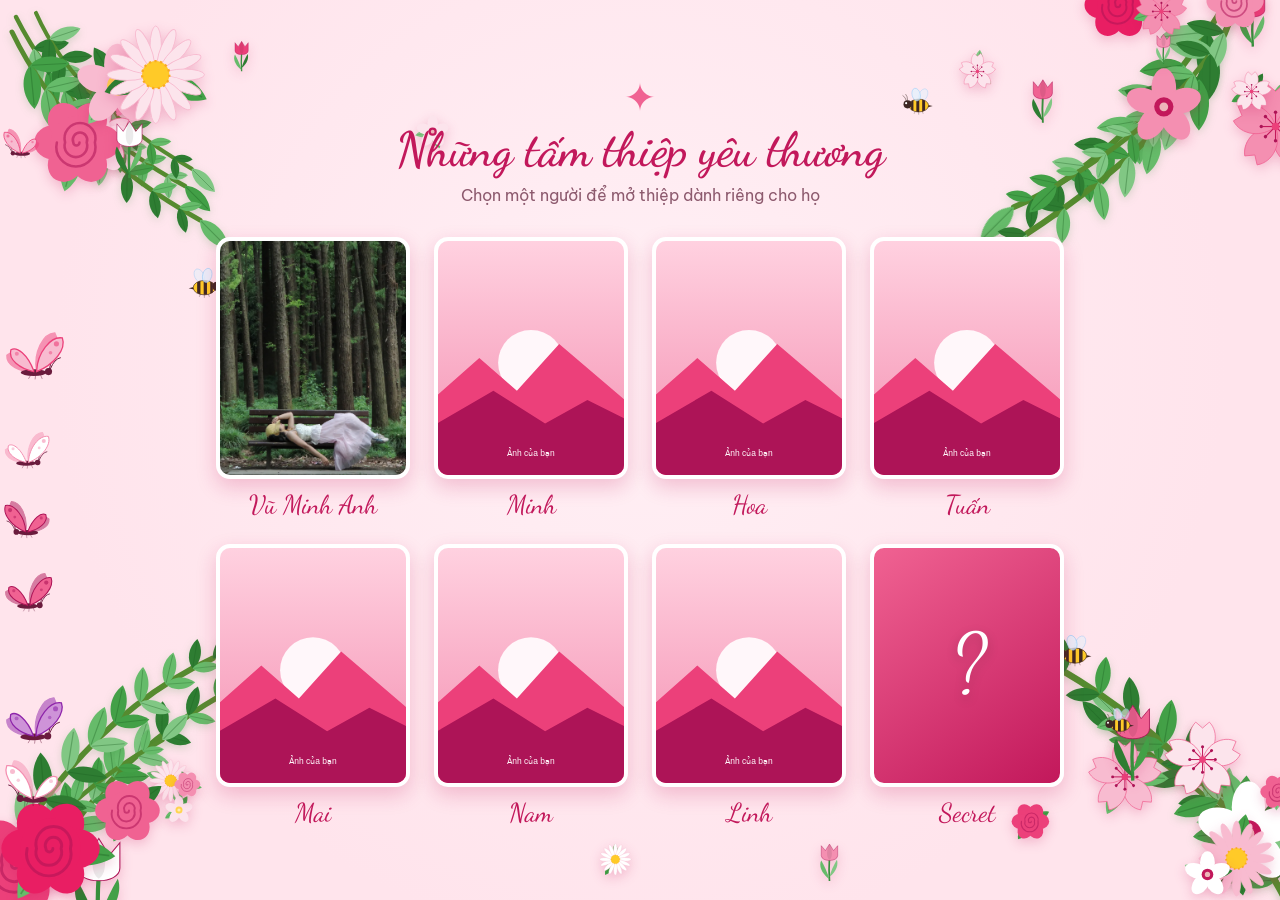
==== index.html @ 9ca47cc9 "Version CSS/JS URLs so browsers fetch fresh files after deploys A cached old style.css combined with" ====
<!doctype html>
<html lang="vi">
<head>
  <meta charset="utf-8">
  <meta name="viewport" content="width=device-width, initial-scale=1">
  <title>Hộp Thiệp</title>
  <link rel="preconnect" href="https://fonts.googleapis.com">
  <link rel="preconnect" href="https://fonts.gstatic.com" crossorigin>
  <link href="https://fonts.googleapis.com/css2?family=Dancing+Script:wght@600&family=Be+Vietnam+Pro:wght@400;500&display=swap" rel="stylesheet">
  <link rel="stylesheet" href="style.css?v=2">
</head>
<body class="list-page">
  <div class="decor" id="decor" aria-hidden="true"></div>

  <main class="people">
    <header class="people-head">
      <span class="ornament">✦</span>
      <h1>Những tấm thiệp yêu thương</h1>
      <p>Chọn một người để mở thiệp dành riêng cho họ</p>
    </header>
    <ul class="people-list" id="people-list" aria-live="polite"></ul>
  </main>

  <script src="decor.js?v=2"></script>
  <script src="list.js?v=2"></script>
</body>
</html>
---- style.css ----
:root {
  --bg: #ffe4ec;
  --paper: #fff7fa;
  --cover: #f06292;
  --cover-dark: #c2185b;
  --gold: #fff0f5;
  --ink: #6a1b3d;
  --muted: #8d5a6e;
  --shadow: rgba(194, 24, 91, .22);
  /* To hơn 50% so với bản cũ (760px → 1140px), nhưng không vượt khung màn hình */
  --card-w: min(94vw, 1140px, calc((100vh - 48px) / 0.62));
  --card-h: calc(var(--card-w) * 0.62);
}

* { box-sizing: border-box; margin: 0; }

body {
  min-height: 100vh;
  display: grid;
  place-items: center;
  background: radial-gradient(circle at 50% 40%, #fff0f5, var(--bg) 70%) fixed;
  font-family: "Be Vietnam Pro", system-ui, sans-serif;
  color: var(--ink);
  overflow-x: hidden;
}

.scene {
  position: relative;
  z-index: 1;
  perspective: 2200px;
  padding: 16px;
}

/* Thiệp đầy đủ khi mở rộng = 2 trang; khi đóng thì dịch sang trái để bìa nằm giữa */
.card {
  position: relative;
  width: var(--card-w);
  height: var(--card-h);
  transform-style: preserve-3d;
  transform: translateX(-25%);
  transition: transform 1s cubic-bezier(.6, .05, .3, 1);
  cursor: pointer;
  outline: none;
}
.card.open { transform: translateX(0); cursor: default; }
.card:focus-visible .front { box-shadow: 0 0 0 3px var(--gold), 0 20px 40px var(--shadow); }

.page,
.cover {
  position: absolute;
  top: 0;
  left: 50%;
  width: 50%;
  height: 100%;
}

.page-right {
  background: var(--paper);
  border-radius: 0 10px 10px 0;
  box-shadow: 0 20px 40px var(--shadow);
  display: flex;
  align-items: center;
  padding: 5%;
}

/* Từng chữ hiện dần sau khi bìa lật xong (~1s), mỗi chữ cách nhau 70ms; đóng thiệp thì ẩn ngay */
.message .word {
  display: inline-block;
  opacity: 0;
  transform: translateY(.4em);
  filter: blur(3px);
}
.card.open .message .word {
  opacity: 1;
  transform: none;
  filter: none;
  transition: opacity .5s ease, transform .5s ease, filter .5s ease;
  transition-delay: calc(1s + var(--i, 0) * 70ms);
}

.message h1 {
  font-family: "Dancing Script", cursive;
  font-size: max(20px, calc(var(--card-w) * .047));
  color: var(--cover);
  margin-bottom: .5em;
}
.message p {
  font-size: max(11px, calc(var(--card-w) * .021));
  line-height: 1.7;
  color: var(--muted);
}
.message .sign {
  margin-top: 1em;
  font-family: "Dancing Script", cursive;
  font-size: max(16px, calc(var(--card-w) * .032));
  color: var(--ink);
  text-align: right;
}

/* Bìa quay quanh mép trái */
.cover {
  transform-origin: left center;
  transform-style: preserve-3d;
  transition: transform 1.2s cubic-bezier(.6, .05, .3, 1);
  z-index: 2;
}
.card.open .cover { transform: rotateY(-180deg); }

.face {
  position: absolute;
  inset: 0;
  backface-visibility: hidden;
  -webkit-backface-visibility: hidden;
}

.front {
  background:
    radial-gradient(circle at 30% 20%, rgba(255,255,255,.22), transparent 60%),
    linear-gradient(135deg, var(--cover), var(--cover-dark));
  border-radius: 0 10px 10px 0;
  box-shadow: 0 20px 40px var(--shadow);
  display: grid;
  place-items: center;
  padding: 6%;
}
.front-inner {
  width: 100%;
  height: 100%;
  border: 1.5px solid var(--gold);
  border-radius: 6px;
  display: flex;
  flex-direction: column;
  align-items: center;
  justify-content: center;
  gap: .6em;
  color: var(--gold);
  text-align: center;
}
.front h2 {
  font-family: "Dancing Script", cursive;
  font-size: max(24px, calc(var(--card-w) * .058));
  font-weight: 600;
}
.ornament { font-size: max(16px, calc(var(--card-w) * .034)); }
.hint {
  font-size: max(10px, calc(var(--card-w) * .017));
  letter-spacing: .12em;
  text-transform: uppercase;
  opacity: .85;
  animation: pulse 2s ease-in-out infinite;
}
@keyframes pulse { 50% { opacity: .4; } }

/* Mặt sau bìa = trang trái chứa ảnh */
.back {
  transform: rotateY(180deg);
  background: var(--paper);
  border-radius: 10px 0 0 10px;
  box-shadow: 0 20px 40px var(--shadow);
  padding: 4%;
  display: flex;
}
.back img {
  width: 100%;
  height: 100%;
  object-fit: cover;
  border-radius: 6px;
  display: block;
}

/* ===== Nút nhạc ===== */
.music-btn {
  position: fixed;
  right: 16px;
  bottom: 16px;
  z-index: 10;
  width: 52px;
  height: 52px;
  border: 0;
  border-radius: 50%;
  background: linear-gradient(135deg, var(--cover), var(--cover-dark));
  color: #fff;
  box-shadow: 0 6px 16px var(--shadow);
  cursor: pointer;
  display: grid;
  place-items: center;
}
.music-btn svg { width: 24px; height: 24px; }
.music-btn:focus-visible { outline: 3px solid var(--ink); outline-offset: 3px; }
/* Gạch chéo khi đang tắt nhạc */
.music-btn::after {
  content: "";
  position: absolute;
  width: 30px;
  height: 2.5px;
  background: #fff;
  border-radius: 2px;
  transform: rotate(-45deg);
}
.music-btn.playing::after { display: none; }
.music-btn.playing { animation: spin 4s linear infinite; }
@keyframes spin { to { transform: rotate(360deg); } }

/* Trình phát YouTube ẩn: YouTube cần tối thiểu 200x200 mới chịu phát,
   nên giữ đúng kích thước đó nhưng trong suốt và nằm dưới mọi thứ */
.yt-holder {
  position: fixed;
  left: 0;
  bottom: 0;
  width: 200px;
  height: 200px;
  opacity: 0;
  pointer-events: none;
  z-index: -1;
}

/* ===== Trang trí nền: hoa & bướm ===== */
.decor {
  position: fixed;
  inset: 0;
  overflow: hidden;
  pointer-events: none;
  z-index: 0;
}

.flower {
  position: absolute;
  animation: sway var(--sway-dur, 6s) ease-in-out infinite alternate;
  animation-delay: var(--sway-delay, 0s);
  filter: drop-shadow(0 4px 6px var(--shadow));
}
.flower svg { width: 100%; height: 100%; display: block; overflow: visible; }

.branch {
  position: absolute;
  animation: sway var(--sway-dur, 7s) ease-in-out infinite alternate;
  animation-delay: var(--sway-delay, 0s);
  filter: drop-shadow(0 3px 4px rgba(46, 125, 50, .18));
}
.branch svg { width: 100%; height: 100%; display: block; overflow: visible; transform: var(--flip); }
@keyframes sway {
  from { transform: rotate(calc(var(--rot, 0deg) - 8deg)); }
  to   { transform: rotate(calc(var(--rot, 0deg) + 8deg)); }
}

.butterfly {
  position: absolute;
  left: 0;
  top: var(--top, 30%);
  animation: fly var(--fly-dur, 18s) linear infinite;
  animation-delay: var(--fly-delay, 0s);
}
.butterfly .bob {
  width: var(--size, 40px);
  animation: bob 2.4s ease-in-out infinite alternate;
}
.butterfly svg { width: 100%; display: block; overflow: visible; }
.butterfly.reverse { animation-name: fly-reverse; }
/* Bướm vẽ quay đầu sang phải; bay sang trái thì lật ngược */
.butterfly.reverse svg { transform: scaleX(-1); }
.wing {
  transform-box: fill-box;
  animation: flap .32s ease-in-out infinite alternate;
  animation-delay: var(--flap-delay, 0s);
}
.wing { transform-origin: center bottom; }
.wing.far { animation-delay: calc(var(--flap-delay, 0s) - .06s); }

@keyframes fly {
  from { transform: translateX(-80px); }
  to   { transform: translateX(calc(100vw + 80px)); }
}
@keyframes fly-reverse {
  from { transform: translateX(calc(100vw + 80px)); }
  to   { transform: translateX(-80px); }
}
@keyframes bob {
  from { transform: translateY(-30px) rotate(-6deg); }
  to   { transform: translateY(30px) rotate(6deg); }
}
@keyframes flap {
  from { transform: scaleY(1); }
  to   { transform: scaleY(.2); }
}

/* Ong: lượn qua lại, quay đầu ở mỗi lượt */
.bee {
  position: absolute;
  width: var(--size, 32px);
  animation: bee-path var(--dur, 9s) ease-in-out infinite;
  animation-delay: var(--delay, 0s);
}
.bee svg { width: 100%; display: block; overflow: visible; }
.bee.left svg { transform: scaleX(-1); }
.bee .buzz { animation: buzz .22s ease-in-out infinite alternate; }
.bee-wing {
  transform-box: fill-box;
  transform-origin: center bottom;
  animation: bee-flap .06s linear infinite alternate;
}
.bee-wing.far { animation-delay: -.03s; }

@keyframes bee-path {
  0%   { transform: translate(0, 0) scaleX(1); }
  22%  { transform: translate(calc(var(--dx) * .5), calc(var(--dy) - 25px)) scaleX(1); }
  44%  { transform: translate(var(--dx), var(--dy)) scaleX(1); }
  50%  { transform: translate(var(--dx), calc(var(--dy) + 10px)) scaleX(-1); }
  72%  { transform: translate(calc(var(--dx) * .5), 30px) scaleX(-1); }
  94%  { transform: translate(0, 10px) scaleX(-1); }
  100% { transform: translate(0, 0) scaleX(1); }
}
@keyframes buzz {
  from { transform: translateY(-2px) rotate(-3deg); }
  to   { transform: translateY(2px) rotate(3deg); }
}
@keyframes bee-flap {
  from { transform: scaleY(1); }
  to   { transform: scaleY(.3); }
}

@media (prefers-reduced-motion: reduce) {
  .bee, .bee .buzz, .bee-wing, .music-btn.playing { animation: none; }
  .flower, .branch, .butterfly, .butterfly .bob, .wing { animation: none; }
  .butterfly { transform: translateX(var(--rest-x, 20vw)); }
  .card, .cover, .card.open .message .word { transition-duration: .01s; transition-delay: 0s; }
  .hint { animation: none; }
}

/* Màn hình dọc / điện thoại: thiệp cao hơn để chữ đủ chỗ */
@media (max-width: 600px) {
  :root {
    --card-w: calc(100vw - 32px);
    --card-h: calc(var(--card-w) * 1.3);
  }
  .scene { padding: 16px 0; }
}

/* ===== Nhiều đoạn lời chúc ===== */
#message-body p + p { margin-top: .6em; }

/* ===== Nút quay lại danh sách (màn thiệp) ===== */
.back-btn {
  position: fixed;
  left: 16px;
  top: 16px;
  z-index: 10;
  display: inline-flex;
  align-items: center;
  gap: 6px;
  padding: 8px 16px 8px 10px;
  border-radius: 999px;
  background: rgba(255, 247, 250, .9);
  color: var(--cover-dark);
  font-weight: 500;
  font-size: 14px;
  text-decoration: none;
  box-shadow: 0 6px 16px var(--shadow);
}
.back-btn svg { width: 20px; height: 20px; }
.back-btn:hover { background: #fff; }
.back-btn:focus-visible { outline: 3px solid var(--ink); outline-offset: 3px; }

/* ===== Màn danh sách người nhận ===== */
/* Cột lưới của body cố định theo bề ngang màn hình để danh sách không tràn trên điện thoại */
.list-page { grid-template-columns: minmax(0, 1fr); }
.people {
  position: relative;
  z-index: 1;
  width: min(100%, 880px);
  padding: 48px 16px;
}
.people-head { text-align: center; margin-bottom: 32px; }
.people-head .ornament { color: var(--cover); }
.people-head h1 {
  font-family: "Dancing Script", cursive;
  font-size: clamp(32px, 7vw, 48px);
  font-weight: 600;
  color: var(--cover-dark);
  line-height: 1.2;
}
.people-head p { color: var(--muted); margin-top: 6px; }

/* Lưới 8 cột, mỗi ảnh chiếm 2 cột (4 ảnh/hàng). Nếu số người chia 4 dư 3 (vd. 7 người)
   thì hàng trên 3 ảnh, lùi vào 1 cột cho cân giữa; 8 người thì 4 + 4 */
.people-list {
  list-style: none;
  padding: 0;
  display: grid;
  grid-template-columns: repeat(8, minmax(0, 1fr));
  gap: clamp(12px, 3vw, 24px);
}
.people-list li {
  grid-column: span 2;
  animation: rise .5s ease both;
  animation-delay: var(--delay, 0s);
}
.people-list li:first-child:nth-last-child(4n + 3) { grid-column: 2 / span 2; }
.people-list .people-empty { grid-column: 1 / -1; }
@keyframes rise { from { opacity: 0; transform: translateY(12px); } }

.person {
  display: flex;
  flex-direction: column;
  align-items: center;
  gap: 10px;
  color: var(--ink);
  text-decoration: none;
  border-radius: 16px;
}
.person-photo {
  width: 100%;
  aspect-ratio: 4 / 5;
  object-fit: cover;
  display: block;
  border-radius: 14px;
  border: 4px solid #fff;
  background: var(--paper);
  box-shadow: 0 8px 20px var(--shadow);
  transition: transform .25s ease, box-shadow .25s ease;
}
.person:hover .person-photo { transform: translateY(-4px) rotate(-1.5deg); box-shadow: 0 14px 28px var(--shadow); }
.person:focus-visible { outline: 3px solid var(--cover-dark); outline-offset: 6px; }
.person .name {
  font-family: "Dancing Script", cursive;
  font-size: clamp(18px, 3vw, 26px);
  color: var(--cover-dark);
}
.people-empty { text-align: center; color: var(--muted); }

/* Người bí mật (không có ảnh): ô hồng với dấu "?" */
span.person-photo,
.back.no-photo::after {
  display: grid;
  place-items: center;
  background: linear-gradient(145deg, var(--cover), var(--cover-dark));
  color: #fff;
  font-family: "Dancing Script", cursive;
  text-shadow: 0 4px 12px rgba(0, 0, 0, .18);
}
span.person-photo { font-size: clamp(48px, 9vw, 88px); }
.back.no-photo::after {
  content: "?";
  flex: 1;
  border-radius: 6px;
  font-size: calc(var(--card-h) * .4);
}

@media (prefers-reduced-motion: reduce) {
  .people-list li { animation: none; }
  .person-photo { transition: none; }
}

/* ===== Hiệu ứng chuyển màn: danh sách → thiệp ===== */
/* Nền của html trùng màu nền trang để lúc trình duyệt tải trang mới không bị loé trắng */
html { background: var(--bg); }
/* Trình duyệt hỗ trợ (Chrome/Edge/Safari mới) sẽ hoà mờ giữa 2 trang thay vì cắt cứng */
@view-transition { navigation: auto; }
::view-transition-old(root),
::view-transition-new(root) { animation-duration: .6s; animation-timing-function: ease; }

.person { transition: transform 1.1s cubic-bezier(.45, 0, .2, 1), opacity .6s ease; }
.leaving .people-head,
.leaving .person:not(.picked) {
  opacity: 0;
  transform: scale(.9);
  transition: transform .8s ease, opacity .7s ease;
}
.leaving .person { pointer-events: none; }
/* li có animation nên tạo stacking context riêng: nâng cả li lên để ảnh bay đè lên hàng dưới */
.people-list li:has(.picked) { position: relative; z-index: 5; }
.person.picked {
  transform: translate(var(--fly-x), var(--fly-y)) scale(var(--fly-scale));
}
.person.picked .name { opacity: 0; transition: opacity .4s ease; }
.person.picked .person-photo { box-shadow: 0 20px 40px var(--shadow); }
/* Màn hồng phủ dần lên ở cuối để nối với nền màn thiệp */
.list-page::after {
  content: "";
  position: fixed;
  inset: 0;
  z-index: 6;
  background: radial-gradient(circle at 50% 50%, #fff0f5, var(--bg) 70%);
  opacity: 0;
  pointer-events: none;
  transition: opacity .6s ease .8s;
}
.list-page.leaving::after { opacity: 1; }

/* ===== Ảnh kỷ niệm bay ra nền khi mở thiệp ===== */
/* Nằm trên tấm thiệp (.scene có z-index 1) để đè lên mép thiệp, dưới các nút (z-index 10) */
.memories {
  position: fixed;
  inset: 0;
  z-index: 2;
  pointer-events: none;
  opacity: 0;
  transition: opacity .5s ease;
}
.memories.show { opacity: 1; }
.memory {
  position: absolute;
  left: var(--x);
  top: var(--y);
  height: var(--h);
  width: max-content; /* không bị bóp hẹp khi nằm sát mép phải màn hình */
  max-width: 20vw;
  transform: translate(var(--tx, -50%), var(--ty, -50%));
}
.memory img {
  height: 100%;
  width: auto;
  max-width: 100%;
  object-fit: contain;
  display: block;
  opacity: 0;
  filter: drop-shadow(0 10px 14px var(--shadow));
}
.memory img.in {
  animation:
    memory-in 1.1s cubic-bezier(.3, .9, .35, 1.15) var(--d, 0s) both,
    memory-float var(--float-dur, 4s) ease-in-out calc(var(--d, 0s) + 1.1s) infinite alternate;
}
@keyframes memory-in {
  from { opacity: 0; transform: translate(var(--from-x), var(--from-y)) scale(.2) rotate(0deg); }
  40%  { opacity: 1; }
  to   { opacity: 1; transform: rotate(var(--rot)); }
}
@keyframes memory-float {
  from { opacity: 1; transform: rotate(var(--rot)); }
  to   { opacity: 1; transform: translateY(-12px) rotate(calc(var(--rot) * -.4)); }
}
@media (max-width: 600px) {
  .memory { max-width: 46vw; }
}
@media (prefers-reduced-motion: reduce) {
  .memory img.in { animation: none; opacity: 1; transform: rotate(var(--rot)); }
}

/* ===== Màn thiệp hiện ra: nền hoa hiện dần, bìa phóng lên từ giữa, các nút trượt vào ===== */
.decor { animation: fade-in 1.2s ease both; }
@keyframes fade-in { from { opacity: 0; } }
.scene { animation: card-enter 1.2s cubic-bezier(.25, .8, .3, 1.05) .1s both; }
@keyframes card-enter {
  from { opacity: 0; transform: scale(.6) rotate(-3deg); }
  50%  { opacity: 1; }
}
.back-btn { animation: back-enter .7s ease .9s both; }
@keyframes back-enter { from { opacity: 0; transform: translateX(-16px); } }
.music-btn { animation: back-enter .7s ease 1s both; }

@media (prefers-reduced-motion: reduce) {
  .decor, .scene, .back-btn, .music-btn { animation: none; }
  .person, .list-page::after { transition: none; }
  @view-transition { navigation: none; }
}
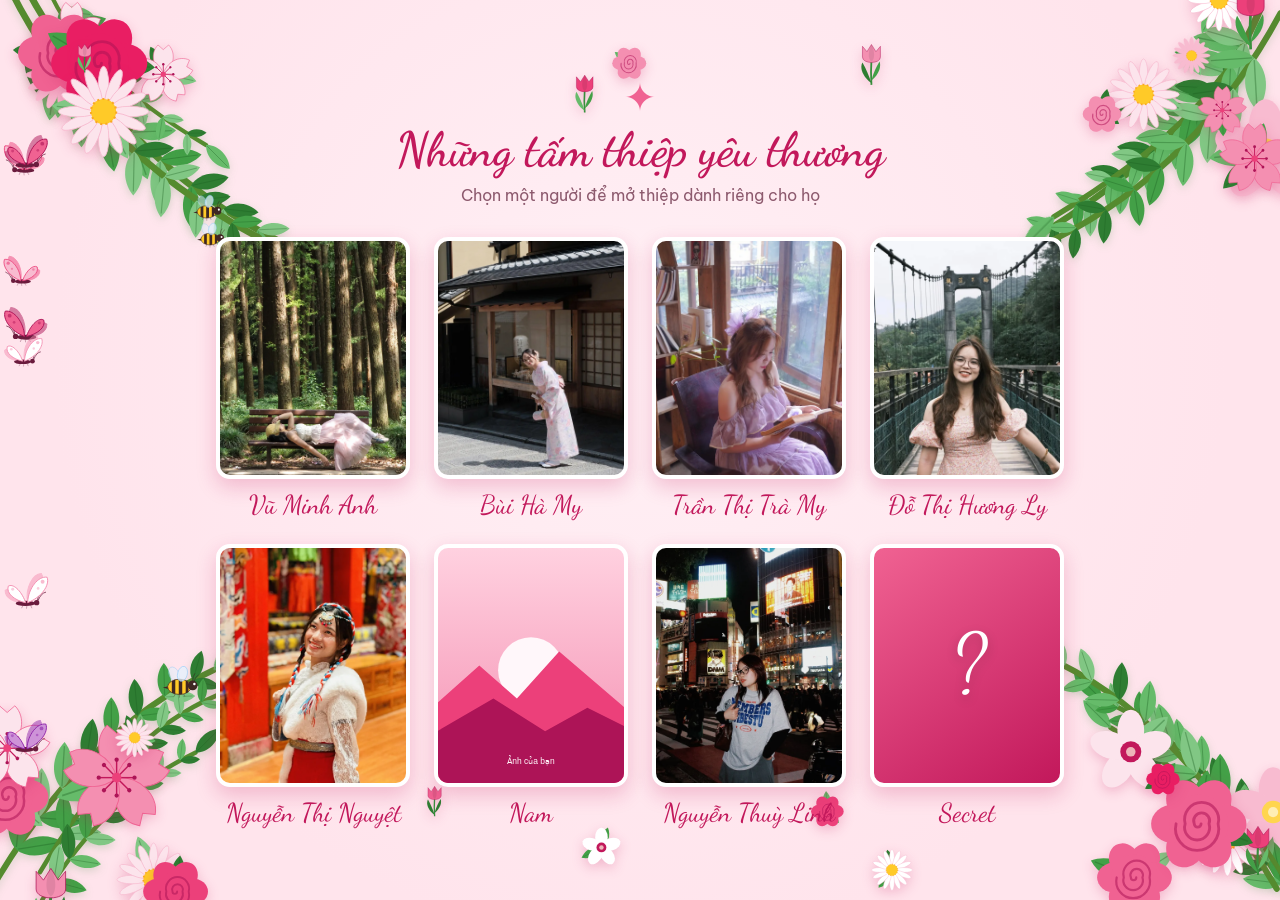
==== commit 26e90aff: "Add 5 people with photos, random card themes and music options - Replace placeholder people 2-5 and " ====
--- a/index.html
+++ b/index.html
@@ -7,7 +7,7 @@
   <link rel="preconnect" href="https://fonts.googleapis.com">
   <link rel="preconnect" href="https://fonts.gstatic.com" crossorigin>
   <link href="https://fonts.googleapis.com/css2?family=Dancing+Script:wght@600&family=Be+Vietnam+Pro:wght@400;500&display=swap" rel="stylesheet">
-  <link rel="stylesheet" href="style.css?v=2">
+  <link rel="stylesheet" href="style.css?v=10">
 </head>
 <body class="list-page">
   <div class="decor" id="decor" aria-hidden="true"></div>
@@ -21,7 +21,7 @@
     <ul class="people-list" id="people-list" aria-live="polite"></ul>
   </main>
 
-  <script src="decor.js?v=2"></script>
-  <script src="list.js?v=2"></script>
+  <script src="decor.js?v=10"></script>
+  <script src="list.js?v=10"></script>
 </body>
 </html>
--- a/style.css
+++ b/style.css
@@ -7,9 +7,32 @@
   --ink: #6a1b3d;
   --muted: #8d5a6e;
   --shadow: rgba(194, 24, 91, .22);
+  --glow: #fff0f5;
   /* To hơn 50% so với bản cũ (760px → 1140px), nhưng không vượt khung màn hình */
   --card-w: min(94vw, 1140px, calc((100vh - 48px) / 0.62));
   --card-h: calc(var(--card-w) * 0.62);
+}
+
+/* Màn thiệp: chọn ngẫu nhiên 1 theme (đặt data-theme trên <html> ở card.html); theme "pink" và trang danh sách dùng màu hồng ở trên */
+[data-theme="red"] {
+  --bg: #ffe5e3; --paper: #fff8f7; --cover: #e53935; --cover-dark: #b71c1c; --gold: #fff3f2;
+  --ink: #5f1414; --muted: #8f5a56; --shadow: rgba(183, 28, 28, .22); --glow: #fff3f2;
+}
+[data-theme="blue"] {
+  --bg: #e3f0fd; --paper: #f7fbff; --cover: #42a5f5; --cover-dark: #1565c0; --gold: #f0f7ff;
+  --ink: #0d3c6e; --muted: #4f6f8f; --shadow: rgba(21, 101, 192, .22); --glow: #f0f7ff;
+}
+[data-theme="yellow"] {
+  --bg: #fff4cc; --paper: #fffdf4; --cover: #f2b705; --cover-dark: #b07800; --gold: #fffbea;
+  --ink: #5c4300; --muted: #8a7230; --shadow: rgba(176, 120, 0, .24); --glow: #fffbea;
+}
+[data-theme="orange"] {
+  --bg: #ffe8d6; --paper: #fff9f4; --cover: #ff8a3d; --cover-dark: #d84315; --gold: #fff4ec;
+  --ink: #6b2a0c; --muted: #93624a; --shadow: rgba(216, 67, 21, .22); --glow: #fff4ec;
+}
+[data-theme="purple"] {
+  --bg: #efe4fb; --paper: #fbf7ff; --cover: #ab6fe0; --cover-dark: #6a1b9a; --gold: #f8f1ff;
+  --ink: #3f1660; --muted: #78608f; --shadow: rgba(106, 27, 154, .22); --glow: #f8f1ff;
 }
 
 * { box-sizing: border-box; margin: 0; }
@@ -18,7 +41,7 @@
   min-height: 100vh;
   display: grid;
   place-items: center;
-  background: radial-gradient(circle at 50% 40%, #fff0f5, var(--bg) 70%) fixed;
+  background: radial-gradient(circle at 50% 40%, var(--glow), var(--bg) 70%) fixed;
   font-family: "Be Vietnam Pro", system-ui, sans-serif;
   color: var(--ink);
   overflow-x: hidden;
@@ -135,11 +158,14 @@
   gap: .6em;
   color: var(--gold);
   text-align: center;
-}
+  container-type: inline-size;
+}
+/* Giữ chữ bìa trên 1 hàng: tên dài thì chữ nhỏ lại cho vừa khung (cqi = % bề rộng khung viền) */
 .front h2 {
   font-family: "Dancing Script", cursive;
-  font-size: max(24px, calc(var(--card-w) * .058));
+  font-size: min(max(24px, calc(var(--card-w) * .058)), 10cqi);
   font-weight: 600;
+  white-space: nowrap;
 }
 .ornament { font-size: max(16px, calc(var(--card-w) * .034)); }
 .hint {
@@ -169,11 +195,14 @@
 }
 
 /* ===== Nút nhạc ===== */
-.music-btn {
+.music {
   position: fixed;
   right: 16px;
   bottom: 16px;
   z-index: 10;
+}
+.music-btn {
+  position: relative;
   width: 52px;
   height: 52px;
   border: 0;
@@ -200,6 +229,57 @@
 .music-btn.playing::after { display: none; }
 .music-btn.playing { animation: spin 4s linear infinite; }
 @keyframes spin { to { transform: rotate(360deg); } }
+
+/* Ô dán link nhạc: hiện phía trên nút nhạc khi rê chuột hoặc đang gõ trong ô.
+   padding-bottom là "cầu nối" để chuột đi từ nút lên ô mà không bị ẩn mất */
+.music-form {
+  position: absolute;
+  right: 0;
+  bottom: 100%;
+  padding-bottom: 10px;
+  opacity: 0;
+  visibility: hidden;
+  transform: translateY(6px);
+  transition: opacity .2s ease, transform .2s ease, visibility .2s;
+}
+.music:hover .music-form,
+.music:focus-within .music-form { opacity: 1; visibility: visible; transform: none; }
+.music-form-box {
+  width: min(320px, calc(100vw - 32px));
+  padding: 10px 12px 12px;
+  border-radius: 14px;
+  background: var(--paper);
+  box-shadow: 0 10px 24px var(--shadow);
+}
+.music-label { display: block; margin-bottom: 6px; font-size: 13px; font-weight: 500; color: var(--cover-dark); }
+.music-row { display: flex; gap: 6px; }
+.music-row input {
+  flex: 1;
+  min-width: 0;
+  padding: 8px 10px;
+  border: 1.5px solid color-mix(in srgb, var(--cover) 45%, transparent);
+  border-radius: 8px;
+  background: #fff;
+  color: var(--ink);
+  font: inherit;
+  font-size: 14px;
+}
+.music-row input:focus { outline: none; border-color: var(--cover-dark); }
+.music-row button {
+  padding: 0 14px;
+  border: 0;
+  border-radius: 8px;
+  background: linear-gradient(135deg, var(--cover), var(--cover-dark));
+  color: #fff;
+  font: inherit;
+  font-size: 14px;
+  font-weight: 500;
+  cursor: pointer;
+}
+.music-row button:focus-visible { outline: 3px solid var(--ink); outline-offset: 2px; }
+.music-msg { margin-top: 6px; font-size: 12px; color: var(--muted); }
+.music-msg:empty { display: none; }
+.music-msg.error { color: var(--cover-dark); }
 
 /* Trình phát YouTube ẩn: YouTube cần tối thiểu 200x200 mới chịu phát,
    nên giữ đúng kích thước đó nhưng trong suốt và nằm dưới mọi thứ */
@@ -349,7 +429,7 @@
   gap: 6px;
   padding: 8px 16px 8px 10px;
   border-radius: 999px;
-  background: rgba(255, 247, 250, .9);
+  background: color-mix(in srgb, var(--paper) 90%, transparent);
   color: var(--cover-dark);
   font-weight: 500;
   font-size: 14px;
@@ -479,7 +559,7 @@
   position: fixed;
   inset: 0;
   z-index: 6;
-  background: radial-gradient(circle at 50% 50%, #fff0f5, var(--bg) 70%);
+  background: radial-gradient(circle at 50% 50%, var(--glow), var(--bg) 70%);
   opacity: 0;
   pointer-events: none;
   transition: opacity .6s ease .8s;
@@ -546,10 +626,11 @@
 }
 .back-btn { animation: back-enter .7s ease .9s both; }
 @keyframes back-enter { from { opacity: 0; transform: translateX(-16px); } }
-.music-btn { animation: back-enter .7s ease 1s both; }
+.music { animation: back-enter .7s ease 1s both; }
 
 @media (prefers-reduced-motion: reduce) {
-  .decor, .scene, .back-btn, .music-btn { animation: none; }
+  .decor, .scene, .back-btn, .music { animation: none; }
+  .music-form { transition: none; }
   .person, .list-page::after { transition: none; }
   @view-transition { navigation: none; }
 }
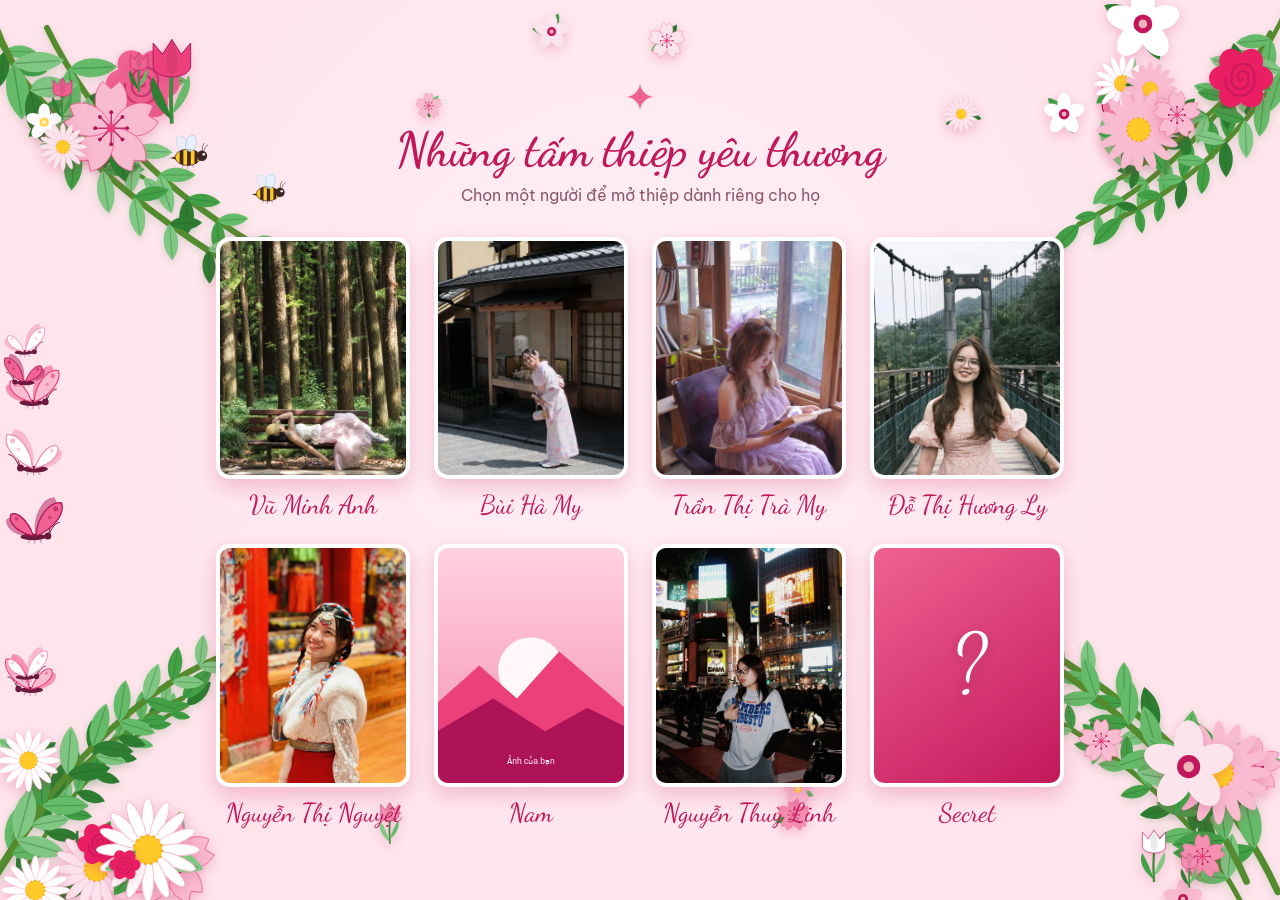
==== commit 797a9a8a: "Shuffle background photo order each time the card opens Co-Authored-By: Claude Opus 5.5 <noreply@ant" ====
--- a/index.html
+++ b/index.html
@@ -7,7 +7,7 @@
   <link rel="preconnect" href="https://fonts.googleapis.com">
   <link rel="preconnect" href="https://fonts.gstatic.com" crossorigin>
   <link href="https://fonts.googleapis.com/css2?family=Dancing+Script:wght@600&family=Be+Vietnam+Pro:wght@400;500&display=swap" rel="stylesheet">
-  <link rel="stylesheet" href="style.css?v=10">
+  <link rel="stylesheet" href="style.css?v=11">
 </head>
 <body class="list-page">
   <div class="decor" id="decor" aria-hidden="true"></div>
@@ -21,7 +21,7 @@
     <ul class="people-list" id="people-list" aria-live="polite"></ul>
   </main>
 
-  <script src="decor.js?v=10"></script>
-  <script src="list.js?v=10"></script>
+  <script src="decor.js?v=11"></script>
+  <script src="list.js?v=11"></script>
 </body>
 </html>
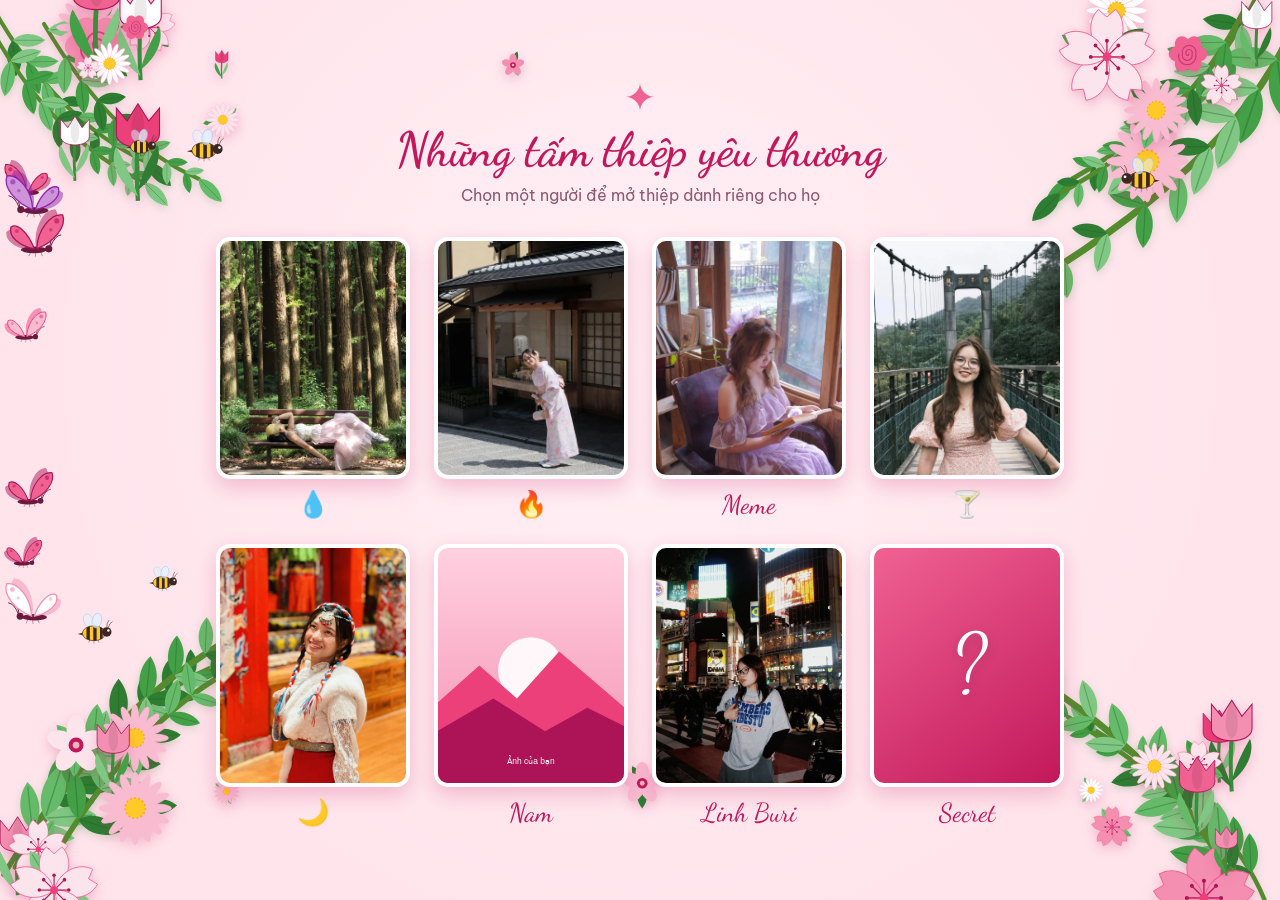
==== commit 99f45834: "Show nicknames in the list and remember songs viewers pick - Add optional "nickname" shown on the li" ====
--- a/index.html
+++ b/index.html
@@ -7,7 +7,7 @@
   <link rel="preconnect" href="https://fonts.googleapis.com">
   <link rel="preconnect" href="https://fonts.gstatic.com" crossorigin>
   <link href="https://fonts.googleapis.com/css2?family=Dancing+Script:wght@600&family=Be+Vietnam+Pro:wght@400;500&display=swap" rel="stylesheet">
-  <link rel="stylesheet" href="style.css?v=11">
+  <link rel="stylesheet" href="style.css?v=13">
 </head>
 <body class="list-page">
   <div class="decor" id="decor" aria-hidden="true"></div>
@@ -21,7 +21,7 @@
     <ul class="people-list" id="people-list" aria-live="polite"></ul>
   </main>
 
-  <script src="decor.js?v=11"></script>
-  <script src="list.js?v=11"></script>
+  <script src="decor.js?v=13"></script>
+  <script src="list.js?v=13"></script>
 </body>
 </html>
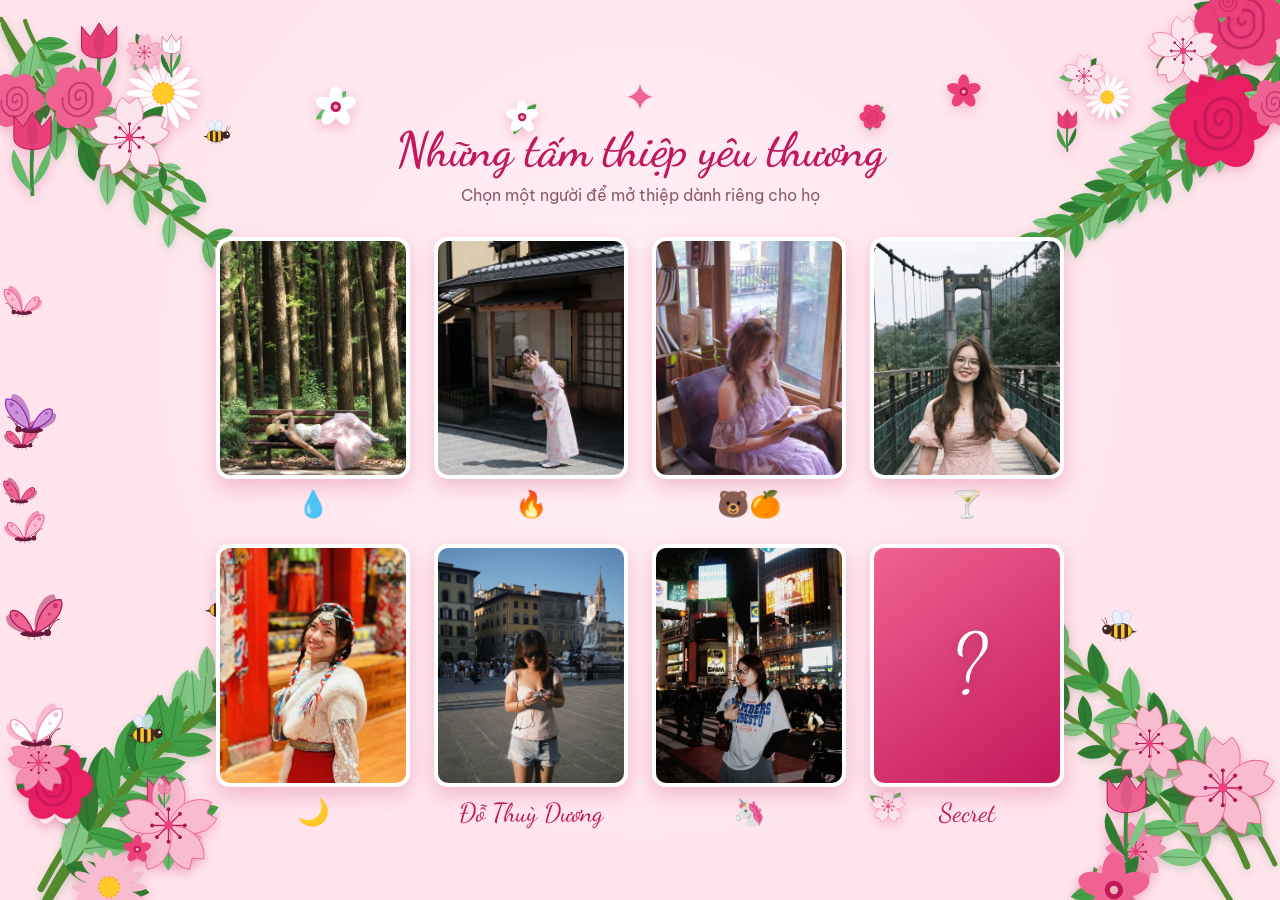
==== commit 991f264d: "Add Secret (Công Minh) and Thuỳ Dương, update nicknames - Fill in the Secret card as Đặng Công Minh " ====
--- a/index.html
+++ b/index.html
@@ -7,7 +7,7 @@
   <link rel="preconnect" href="https://fonts.googleapis.com">
   <link rel="preconnect" href="https://fonts.gstatic.com" crossorigin>
   <link href="https://fonts.googleapis.com/css2?family=Dancing+Script:wght@600&family=Be+Vietnam+Pro:wght@400;500&display=swap" rel="stylesheet">
-  <link rel="stylesheet" href="style.css?v=13">
+  <link rel="stylesheet" href="style.css?v=14">
 </head>
 <body class="list-page">
   <div class="decor" id="decor" aria-hidden="true"></div>
@@ -21,7 +21,7 @@
     <ul class="people-list" id="people-list" aria-live="polite"></ul>
   </main>
 
-  <script src="decor.js?v=13"></script>
-  <script src="list.js?v=13"></script>
+  <script src="decor.js?v=14"></script>
+  <script src="list.js?v=14"></script>
 </body>
 </html>
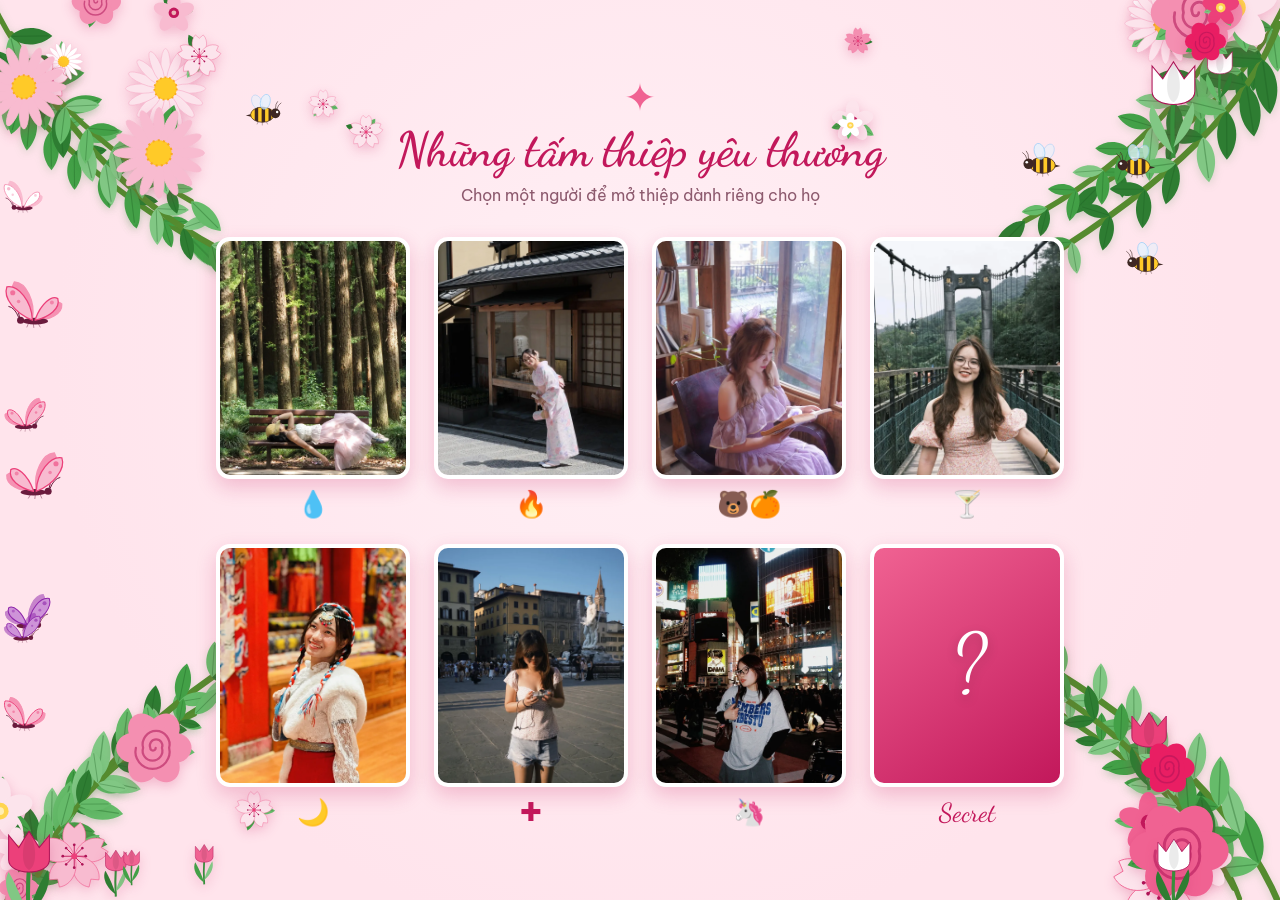
==== commit ecf396cc: "Give Thuỳ Dương a pink ✚ nickname - Add optional "nicknameColor" to color a nickname on the list pag" ====
--- a/index.html
+++ b/index.html
@@ -7,7 +7,7 @@
   <link rel="preconnect" href="https://fonts.googleapis.com">
   <link rel="preconnect" href="https://fonts.gstatic.com" crossorigin>
   <link href="https://fonts.googleapis.com/css2?family=Dancing+Script:wght@600&family=Be+Vietnam+Pro:wght@400;500&display=swap" rel="stylesheet">
-  <link rel="stylesheet" href="style.css?v=14">
+  <link rel="stylesheet" href="style.css?v=15">
 </head>
 <body class="list-page">
   <div class="decor" id="decor" aria-hidden="true"></div>
@@ -21,7 +21,7 @@
     <ul class="people-list" id="people-list" aria-live="polite"></ul>
   </main>
 
-  <script src="decor.js?v=14"></script>
-  <script src="list.js?v=14"></script>
+  <script src="decor.js?v=15"></script>
+  <script src="list.js?v=15"></script>
 </body>
 </html>
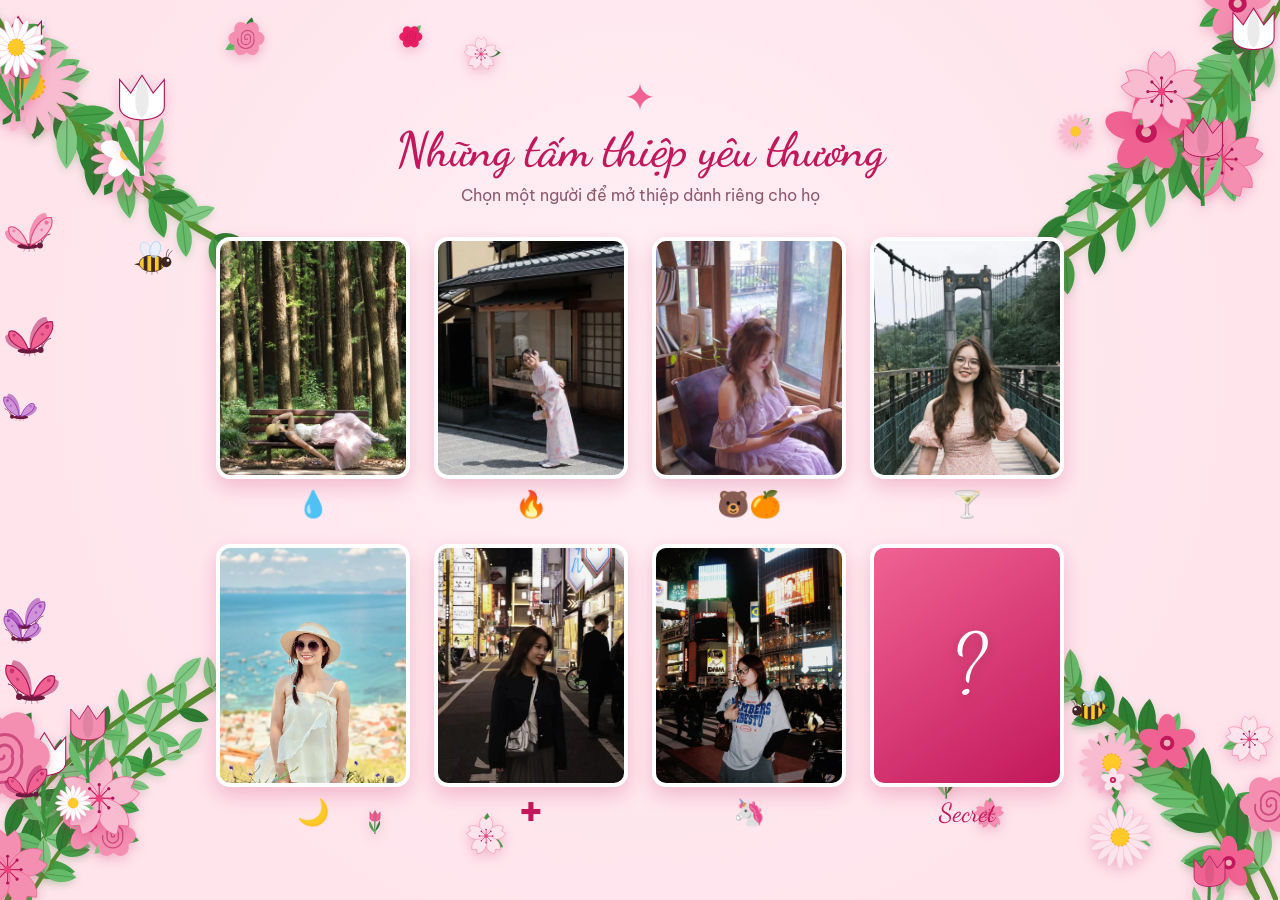
==== commit e48ecf84: "Add list-only photos for Nguyệt and Thuỳ Dương - Add optional "listPhoto" used on the list page inst" ====
--- a/index.html
+++ b/index.html
@@ -7,7 +7,7 @@
   <link rel="preconnect" href="https://fonts.googleapis.com">
   <link rel="preconnect" href="https://fonts.gstatic.com" crossorigin>
   <link href="https://fonts.googleapis.com/css2?family=Dancing+Script:wght@600&family=Be+Vietnam+Pro:wght@400;500&display=swap" rel="stylesheet">
-  <link rel="stylesheet" href="style.css?v=15">
+  <link rel="stylesheet" href="style.css?v=17">
 </head>
 <body class="list-page">
   <div class="decor" id="decor" aria-hidden="true"></div>
@@ -21,7 +21,7 @@
     <ul class="people-list" id="people-list" aria-live="polite"></ul>
   </main>
 
-  <script src="decor.js?v=15"></script>
-  <script src="list.js?v=15"></script>
+  <script src="decor.js?v=17"></script>
+  <script src="list.js?v=17"></script>
 </body>
 </html>
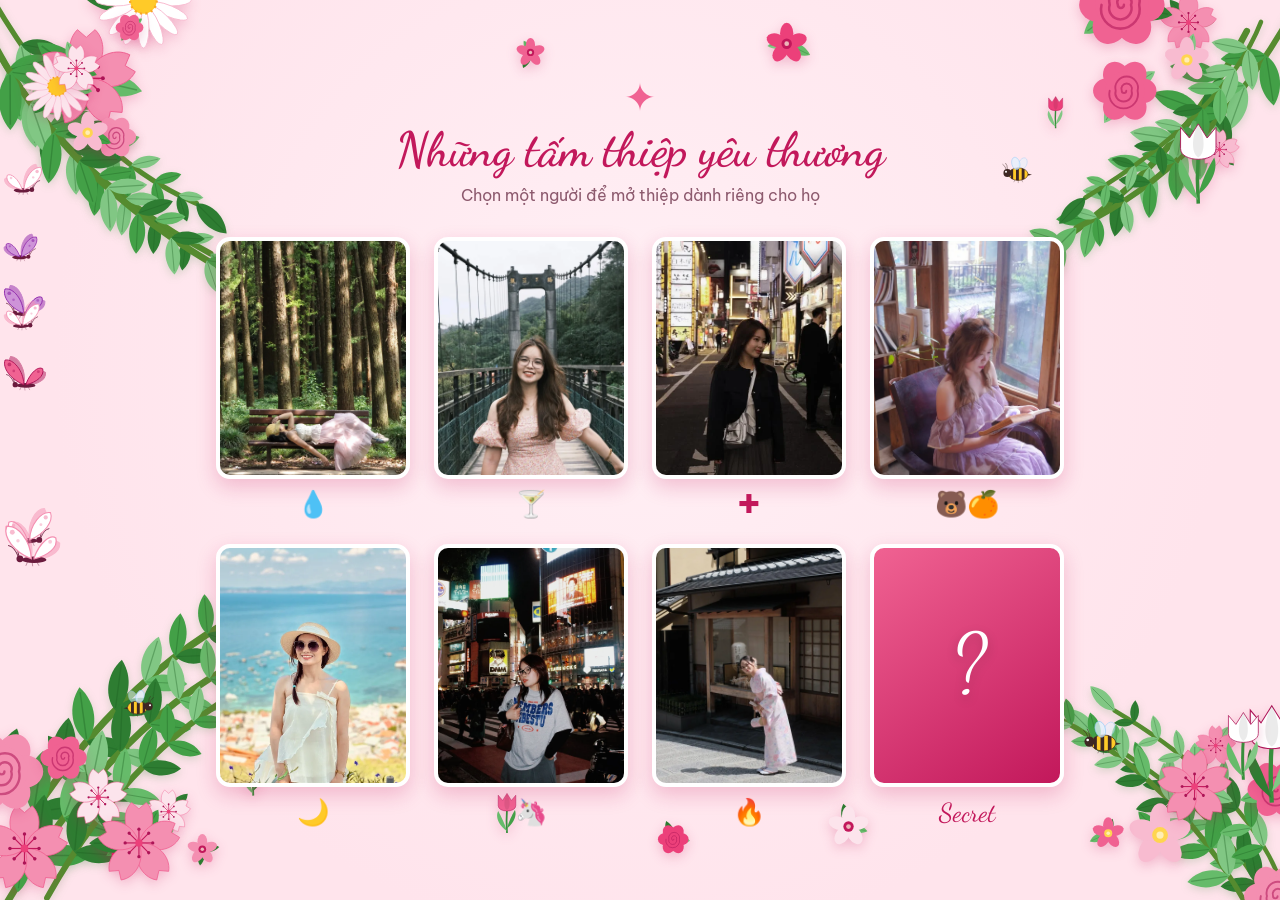
==== commit eb86b1e0: "Shuffle the list, add inner-card photos and Thuỳ Dương's song - Shuffle list order on each visit; "s" ====
--- a/index.html
+++ b/index.html
@@ -7,7 +7,7 @@
   <link rel="preconnect" href="https://fonts.googleapis.com">
   <link rel="preconnect" href="https://fonts.gstatic.com" crossorigin>
   <link href="https://fonts.googleapis.com/css2?family=Dancing+Script:wght@600&family=Be+Vietnam+Pro:wght@400;500&display=swap" rel="stylesheet">
-  <link rel="stylesheet" href="style.css?v=17">
+  <link rel="stylesheet" href="style.css?v=19">
 </head>
 <body class="list-page">
   <div class="decor" id="decor" aria-hidden="true"></div>
@@ -21,7 +21,7 @@
     <ul class="people-list" id="people-list" aria-live="polite"></ul>
   </main>
 
-  <script src="decor.js?v=17"></script>
-  <script src="list.js?v=17"></script>
+  <script src="decor.js?v=19"></script>
+  <script src="list.js?v=19"></script>
 </body>
 </html>
